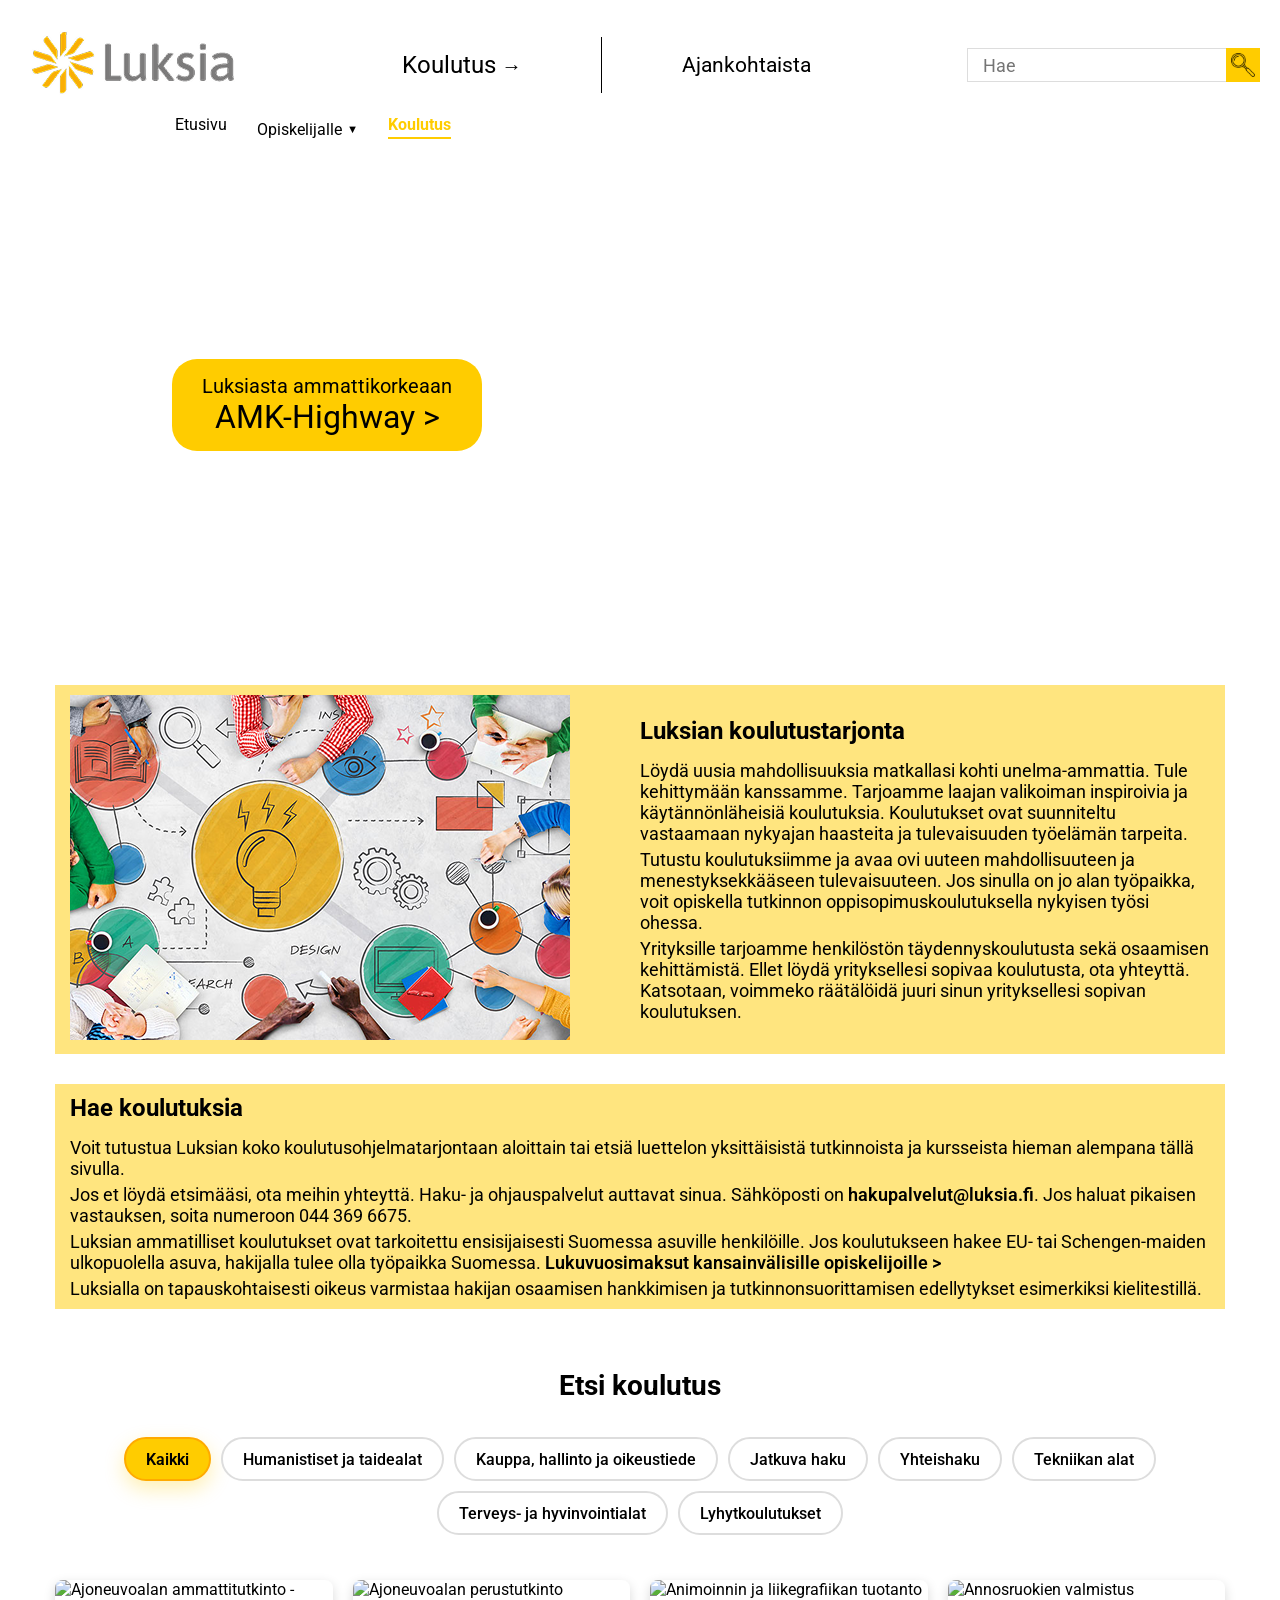
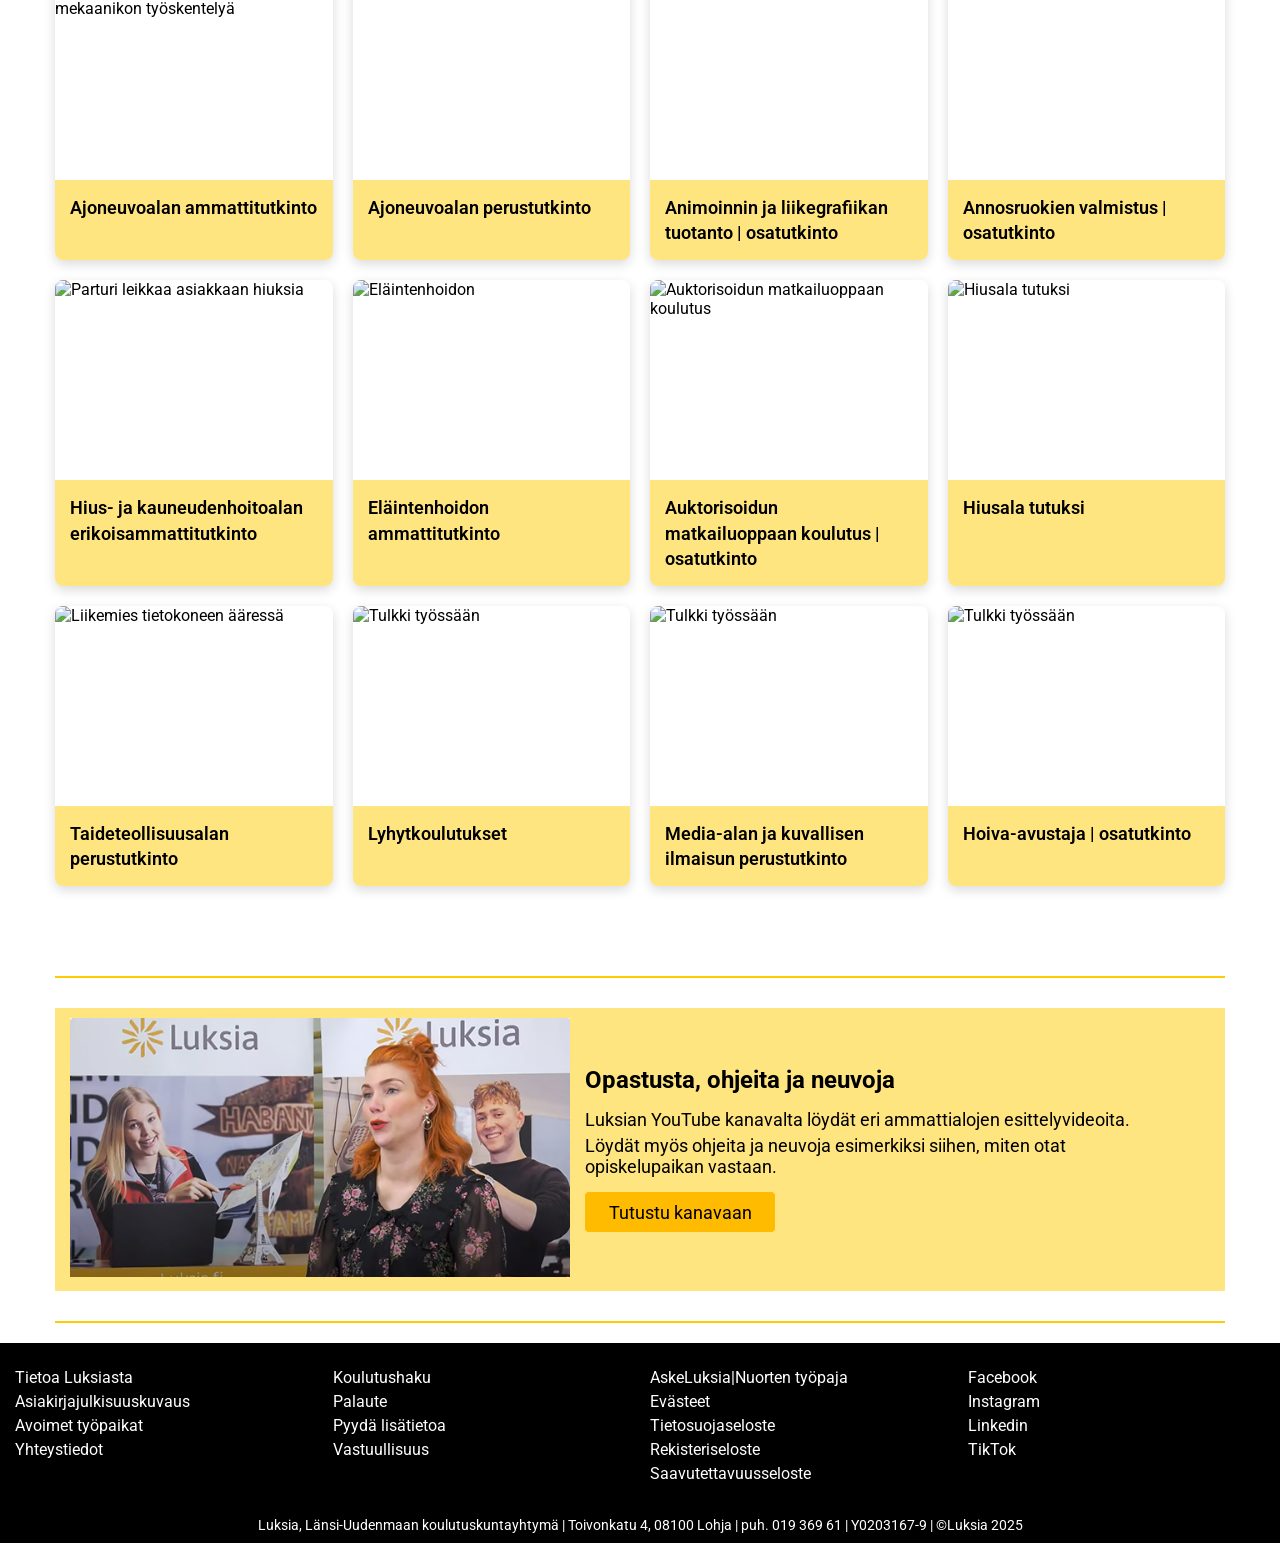
==== sivut/ammatit.html @ 0f2c1cb1 "Initial project" ====
<!doctype html>
<html lang="fi">
  <head>
    <meta charset="UTF-8" />
    <meta name="viewport" content="width=device-width, initial-scale=1.0" />
    <link rel="stylesheet" href="/css/style.css" />
    <link rel="icon" type="image/x-icon" href="./favicon.ico" />
    <link rel="stylesheet" href="/css/ammatit.css" />
    <script src="/javascript/main.js" defer></script>
    <script src="/javascript/koulutushaku.js" defer></script>
    <title>Yhteishaku, perustutkinnot</title>
  </head>
  <body>
    <header class="header" id="main-header">
      <div class="nav-up flex justify-content-between align-center">
        <a href="./index.html" class="logo-link">
          <span class="logo">
            <img src="/images/luksia-logo.png" alt="Luksia Logo" />
          </span>
        </a>

        <nav class="nav flex" aria-label="Päänavigointi ylhäällä">
          <ul class="nav-list flex justify-content-between align-center">
            <li class="nav-item arrow">
              <a href="./ammatit.html" class="big-link link-underline"
                >Koulutus</a
              >
            </li>
            <li class="line"></li>
            <li class="nav-item">
              <a
                href="https://www.luksia.fi/ajankohtaista/"
                class="link-underline"
                >Ajankohtaista</a
              >
            </li>
          </ul>
        </nav>

        <div class="search-bar flex align-center">
          <input
            type="text"
            placeholder="Hae"
            id="search-input"
            aria-label="Hakukenttä"
            autocomplete="off"
          />
          <button id="search-btn" class="search-glass" aria-label="Hae Painike">
            <img src="/images/magnifying glass.png" alt="Suurennuslasi" />
          </button>
        </div>

        <button
          class="mobile-menu-toggle"
          id="mobile-menu-toggle"
          aria-label="Avaa valikko"
          aria-expanded="false"
        >
          <span class="hamburger-line"></span>
          <span class="hamburger-line"></span>
          <span class="hamburger-line"></span>
        </button>
      </div>

      <div class="nav-down flex">
        <nav class="nav" aria-label="Päänavigointi">
          <ul class="flex" id="main-nav">
            <li class="nav-item">
              <a href="./index.html" class="nav-link">Etusivu</a>
            </li>
            <li class="nav-item dropdown">
              <a
                href="./opiskelijalle.html"
                id="dropdown-toggle"
                aria-expanded="false"
                aria-controls="dropdown-menu"
                >Opiskelijalle <span class="dropdown-icon">▼</span></a
              >
              <ul
                class="menu dropdown-menu"
                id="dropdown-menu"
                aria-hidden="true"
              >
                <li class="menu-item">
                  <a href="https://www.luksia.fi/opiskelijalle/digi-luksia/"
                    >Digi-Luksia</a
                  >
                </li>
                <li class="menu-item">
                  <a
                    href="https://www.luksia.fi/opiskelijalle/opinnot-luksiassa/"
                    >Opinnot Luksiassa</a
                  >
                </li>
                <li class="menu-item">
                  <a
                    href="https://www.luksia.fi/opiskelijalle/opiskelijaksi-luksiaan/"
                    >Opiskelijaksi Luksiaan</a
                  >
                </li>
              </ul>
            </li>
            <li class="nav-item">
              <a href="./ammatit.html" class="nav-link active">Koulutus</a>
            </li>
          </ul>
        </nav>
      </div>
    </header>

    <main class="main flex flex-column">
      <div class="hero hero-img-ammatit flex align-center">
        <div class="hero-container flex align-center">
          <div class="hero-link">
            <a
              href="https://www.luksia.fi/koulutus/amk-highway/"
              class="hero-text ripple-effect"
            >
              <p>Luksiasta ammattikorkeaan</p>
              <p>AMK-Highway ></p>
            </a>
          </div>
        </div>
      </div>

      <div
        class="article-block flex align-center justify-content-between fade-in-up"
      >
        <div class="article-img">
          <img
            src="/images/Luksian koulutustarjonta.png"
            alt="Luksian koulutustarjonta"
          />
        </div>

        <div class="article-text flex flex-column">
          <h4>Luksian koulutustarjonta</h4>
          <div class="text flex flex-column">
            <p>
              Löydä uusia mahdollisuuksia matkallasi kohti unelma-ammattia. Tule
              kehittymään kanssamme. Tarjoamme laajan valikoiman inspiroivia ja
              käytännönläheisiä koulutuksia. Koulutukset ovat suunniteltu
              vastaamaan nykyajan haasteita ja tulevaisuuden työelämän tarpeita.
            </p>
            <p>
              Tutustu koulutuksiimme ja avaa ovi uuteen mahdollisuuteen ja
              menestyksekkääseen tulevaisuuteen. Jos sinulla on jo alan
              työpaikka, voit opiskella tutkinnon oppisopimuskoulutuksella
              nykyisen työsi ohessa.
            </p>
            <p>
              Yrityksille tarjoamme henkilöstön täydennyskoulutusta sekä
              osaamisen kehittämistä. Ellet löydä yrityksellesi sopivaa
              koulutusta, ota yhteyttä. Katsotaan, voimmeko räätälöidä juuri
              sinun yrityksellesi sopivan koulutuksen.
            </p>
          </div>
        </div>
      </div>

      <div class="article-block flex flex-column fade-in-up">
        <h4>Hae koulutuksia</h4>
        <div class="text flex flex-column">
          <p>
            Voit tutustua Luksian koko koulutusohjelmatarjontaan aloittain tai
            etsiä luettelon yksittäisistä tutkinnoista ja kursseista hieman
            alempana tällä sivulla.
          </p>
          <p>
            Jos et löydä etsimääsi, ota meihin yhteyttä. Haku- ja ohjauspalvelut
            auttavat sinua. Sähköposti on
            <a href="mailto: hakupalvelut@luksia.fi" class="bold">
              hakupalvelut@luksia.fi</a
            >. Jos haluat pikaisen vastauksen, soita numeroon
            <a href="tel:+358403696675">044 369 6675</a>.
          </p>
          <p>
            Luksian ammatilliset koulutukset ovat tarkoitettu ensisijaisesti
            Suomessa asuville henkilöille. Jos koulutukseen hakee EU- tai
            Schengen-maiden ulkopuolella asuva, hakijalla tulee olla työpaikka
            Suomessa. <a
              href="https://www.luksia.fi/koulutus/lukuvuosimaksut/"
              class="link-underline bold"
              >Lukuvuosimaksut kansainvälisille opiskelijoille ></a
            >
          </p>
          <p>
            Luksialla on tapauskohtaisesti oikeus varmistaa hakijan osaamisen
            hankkimisen ja tutkinnonsuorittamisen edellytykset esimerkiksi
            kielitestillä.
          </p>
        </div>
      </div>

      <section class="course-search-section fade-in-up">
        <h4>Etsi koulutus</h4>

        <!-- Filter Buttons Container -->
        <div
          class="filter-container"
          id="filter-buttons"
          role="group"
          aria-label="Koulutuskategoriat"
        >
          <!-- Buttons will be dynamically generated by JavaScript -->
        </div>

        <!-- Courses Grid -->
        <div class="courses-grid" id="courses-grid">
          <!-- Course cards will be dynamically generated by JavaScript -->
        </div>
      </section>

      <div class="line"></div>

      <div class="article-block flex align-center">
        <div class="article-img">
          <img
            src="/images/Opastusta, ohjeita ja neuvoja.png"
            alt="Opastusta, ohjeita ja neuvoja"
          />
        </div>
        <div class="article-text flex flex-column">
          <h4>Opastusta, ohjeita ja neuvoja</h4>
          <div class="text flex flex-column">
            <p>
              Luksian YouTube kanavalta löydät eri ammattialojen
              esittelyvideoita.
            </p>
            <p>
              Löydät myös ohjeita ja neuvoja esimerkiksi siihen, miten otat
              opiskelupaikan vastaan.
            </p>
          </div>
          <div
            class="welcome-link flex align-center justify-center ripple-effect fade-in-up"
          >
            <a
              href="https://www.youtube.com/playlist?list=PLKHHYJkNYq7xCilTMCTQapVsbq2fqJBCX"
              >Tutustu kanavaan</a
            >
          </div>
        </div>
      </div>
      <div class="line"></div>
    </main>

    <footer class="footer">
      <div class="footer-content">
        <div class="links flex flex-column">
          <a href="#">Tietoa Luksiasta</a
          ><a href="#">Asiakirjajulkisuuskuvaus</a
          ><a href="#">Avoimet työpaikat</a><a href="#">Yhteystiedot</a>
        </div>
        <div class="links flex flex-column">
          <a href="#">Koulutushaku</a><a href="#">Palaute</a
          ><a href="#">Pyydä lisätietoa</a><a href="#">Vastuullisuus</a>
        </div>
        <div class="links flex flex-column">
          <a href="#">AskeLuksia|Nuorten työpaja</a><a href="#">Evästeet</a
          ><a href="#">Tietosuojaseloste</a><a href="#">Rekisteriseloste</a
          ><a href="#">Saavutettavuusseloste</a>
        </div>
        <div class="links flex flex-column">
          <a href="#">Facebook</a><a href="#">Instagram</a
          ><a href="#">Linkedin</a><a href="#">TikTok</a>
        </div>
      </div>

      <div class="copyright">
        <p>
          Luksia, Länsi-Uudenmaan koulutuskuntayhtymä | Toivonkatu 4, 08100
          Lohja | puh. 019 369 61 | Y0203167-9 | ©Luksia 2025
        </p>
      </div>
    </footer>
  </body>
</html>
---- css/style.css ----
@import url("https://fonts.googleapis.com/css2?family=Roboto:ital,wght@0,100..900;1,100..900&display=swap");
/* CSS Variables */
:root {
  /* Colors */
  --color-primary: #ffcc00;
  --color-primary-hover: hsla(48, 100%, 50%, 0.85);
  --color-primary-dark: #ffaa00;
  --color-primary-light: #ffbb00;
  --color-primary-bg: hwb(48 0% 0% / 0.5);

  --color-white: #ffffff;
  --color-black: #000000;
  --color-border: #ddd;
  --color-border-light: #f0f0f0;
  --color-bg-hover: #f8f8f8;

  /* Shadows */
  --shadow-sm: 0 4px 12px rgba(0, 0, 0, 0.15);
  --shadow-md: 0 4px 20px rgba(0, 0, 0, 0.15);
  --shadow-lg: 0 15px 40px rgba(0, 0, 0, 0.15);
  --shadow-primary: 0 10px 40px rgba(255, 204, 0, 0.4);
  --shadow-primary-sm: 0 8px 20px rgba(255, 204, 0, 0.3);
  --shadow-primary-hover: 0 8px 20px rgba(255, 187, 0, 0.4);

  /* Typography */
  --font-family: "Roboto", sans-serif;
  --font-size-base: 0.875rem; /* 14px */
  --font-size-sm: 1rem; /* 16px */
  --font-size-md: 1.125rem; /* 18px */
  --font-size-lg: 1.25rem; /* 20px */
  --font-size-xl: 1.5rem; /* 24px */
  --font-size-2xl: 1.75rem; /* 28px */
  --font-size-3xl: 2rem; /* 32px */

  /* Spacing */
  --spacing-xs: 0.3125rem; /* 5px */
  --spacing-sm: 0.625rem; /* 10px */
  --spacing-md: 0.9375rem; /* 15px */
  --spacing-lg: 1.25rem; /* 20px */
  --spacing-xl: 1.875rem; /* 30px */

  /* Transitions */
  --transition-base: 0.3s ease;
  --transition-smooth: 0.4s cubic-bezier(0.4, 0, 0.2, 1);
  --transition-smooth-slow: 0.5s cubic-bezier(0.4, 0, 0.2, 1);

  /* Border Radius */
  --radius-sm: 0.25rem; /* 4px */
  --radius-md: 0.5rem; /* 8px */
  --radius-lg: 1.5625rem; /* 25px */
  --radius-full: 50%;

  /* Touch Target Size (Accessibility) */
  --touch-target-min: 2.75rem; /* 44px - WCAG минимум */
}

/* Reset & Base Styles */
html {
  font-size: 16px; /* Base для rem единиц */
}

* {
  margin: 0;
  padding: 0;
  font-family: var(--font-family);
  color: var(--color-black);
  box-sizing: border-box;
}

/* Utility Classes */
.flex {
  display: flex;
}

.flex-column {
  flex-direction: column;
}

.justify-content-between {
  justify-content: space-between;
}

.justify-center {
  justify-content: center;
}

.align-center {
  align-items: center;
}

.bold {
  font-weight: 600;
}

/* Common Elements */
img {
  height: 100%;
  width: 100%;
  object-fit: cover;
  object-position: center;
}

a {
  text-decoration: none;
  transition: color var(--transition-base);
}

ul {
  list-style: none;
}

button {
  background-color: transparent;
  border: none;
  cursor: pointer;
}

/* Reusable Link Styles */
.link-underline {
  position: relative;
}

.link-underline::after {
  content: "";
  position: absolute;
  bottom: -3px;
  left: 0;
  width: 0;
  height: 2px;
  background: linear-gradient(
    90deg,
    var(--color-primary) 0%,
    var(--color-primary-dark) 100%
  );
  transition: width var(--transition-smooth);
}

.link-underline:hover {
  color: var(--color-primary);
  text-decoration: none;
}

.link-underline:hover::after {
  width: 100%;
}

/* Reusable Animation Classes */
.fade-in-up {
  opacity: 0;
  transform: translateY(50px);
  transition:
    opacity 0.8s cubic-bezier(0.4, 0, 0.2, 1),
    transform 0.8s cubic-bezier(0.4, 0, 0.2, 1);
}

.fade-in-up.visible {
  opacity: 1;
  transform: translateY(0);
}

/* Reusable Hover Effects */
.hover-lift {
  transition:
    transform var(--transition-base),
    box-shadow var(--transition-base);
}

.hover-lift:hover {
  transform: translateY(-2px);
}

/* Ripple Effect Base */
.ripple-effect {
  position: relative;
  overflow: hidden;
}

.ripple-effect::before {
  content: "";
  position: absolute;
  top: 50%;
  left: 50%;
  width: 0;
  height: 0;
  border-radius: var(--radius-full);
  background: rgba(255, 255, 255, 0.4);
  transform: translate(-50%, -50%);
  transition:
    width 0.6s ease,
    height 0.6s ease;
}

.ripple-effect:hover::before {
  width: 150%;
  height: 150%;
}

/* Header */
.header {
  height: 125px;
  max-width: 1240px;
  margin: var(--spacing-md) auto;
  position: sticky;
  top: 0;
  background-color: var(--color-white);
  z-index: 5;
  transition:
    box-shadow var(--transition-smooth),
    height var(--transition-smooth),
    transform var(--transition-smooth);
}

.header.scrolled {
  box-shadow: var(--shadow-md);
  height: 85px;
}

.header.scrolled .nav-up {
  height: 60px;
}

.header.scrolled .logo img {
  transform: scale(0.85);
  transition: transform var(--transition-smooth);
}

/* Nav in up */
.nav-up {
  height: 100px;
  transition: height var(--transition-base);
}

.nav-up .nav {
  width: 33%;
}

.logo-link {
  transition: transform var(--transition-base);
  display: inline-block;
}

.logo-link:hover {
  transform: scale(1.05);
}

.logo img {
  transition: transform var(--transition-smooth);
}

li.line {
  background-color: var(--color-black);
  width: 1.5px;
  height: 200%;
}

.nav-list a {
  font-size: 1.3rem;
}

a.big-link {
  font-size: var(--font-size-xl);
}

.nav-up .nav-list {
  width: 100%;
}

.arrow::after {
  content: "→";
  font-size: var(--font-size-lg);
  margin-left: 2px;
  transition: transform var(--transition-base);
}

.arrow:hover::after {
  transform: translateX(5px);
}

.search-bar {
  height: 45%;
  position: relative;
}

.search-glass {
  height: 75%;
  background-color: var(--color-primary);
  padding: var(--spacing-xs);
  transition:
    background-color var(--transition-base),
    transform 0.2s ease;
}

.search-glass:hover {
  background-color: var(--color-primary-hover);
  transform: scale(1.05);
}

.search-glass:active {
  transform: scale(0.95);
}

#search-input {
  height: 75%;
  font-size: var(--font-size-md);
  padding: 0 var(--spacing-md);
  border: 1px solid var(--color-border);
  border-right: none;
  transition:
    border-color var(--transition-base),
    box-shadow var(--transition-base);
}

#search-input:focus {
  outline: none;
  border-color: var(--color-primary);
  box-shadow: 0 0 5px rgba(255, 204, 0, 0.3);
}

.mobile-menu-toggle {
  display: none;
  flex-direction: column;
  justify-content: space-around;
  width: 30px;
  height: 25px;
  background: transparent;
  border: none;
  cursor: pointer;
  padding: 0;
  z-index: 10;
}

.hamburger-line {
  width: 100%;
  height: 3px;
  background-color: var(--color-black);
  transition: all var(--transition-base);
  border-radius: 2px;
}

.mobile-menu-toggle.active .hamburger-line:nth-child(1) {
  transform: rotate(45deg) translate(8px, 8px);
}

.mobile-menu-toggle.active .hamburger-line:nth-child(2) {
  opacity: 0;
}

.mobile-menu-toggle.active .hamburger-line:nth-child(3) {
  transform: rotate(-45deg) translate(7px, -7px);
}

/* Nav in down */
.nav-down .nav {
  width: 100%;
}

.nav-down > .nav > ul {
  width: 75%;
  margin: 0 auto;
  gap: var(--spacing-xl);
}

.nav-link {
  background: none;
  border: none;
  font-size: var(--font-size-sm);
  cursor: pointer;
  padding: var(--spacing-xs) 0;
  position: relative;
  transition: color var(--transition-base);
}

.nav-link::after {
  content: "";
  position: absolute;
  bottom: 0;
  left: 0;
  width: 0;
  height: 2px;
  background-color: var(--color-primary);
  transition: width var(--transition-base);
}

.nav-link:hover {
  color: var(--color-primary);
  text-decoration: none;
}

.nav-link:hover::after {
  width: 100%;
}

.nav-link.active {
  font-weight: 700;
  color: var(--color-primary);
}

.nav-link.active::after {
  width: 100%;
}

.dropdown {
  position: relative;
}

.dropdown > a {
  font-size: var(--font-size-sm);
  cursor: pointer;
  padding: var(--spacing-xs) 0;
  position: relative;
  transition: color var(--transition-base);
  display: flex;
  align-items: center;
  gap: var(--spacing-xs);
}

.dropdown > a::after {
  content: "";
  position: absolute;
  bottom: 0;
  left: 0;
  width: 0;
  height: 2px;
  background-color: var(--color-primary);
  transition: width var(--transition-base);
}

.dropdown > a:hover {
  color: var(--color-primary);
  text-decoration: none;
}

.dropdown > a:hover::after {
  width: 100%;
}

.dropdown-icon {
  font-size: 0.7rem;
  transition: transform var(--transition-base);
}

.dropdown:hover .dropdown-icon {
  transform: rotate(180deg);
}

.menu,
.dropdown-menu {
  position: absolute;
  width: 220px;
  display: flex;
  flex-direction: column;
  margin-top: var(--spacing-sm);
  background-color: var(--color-white);
  box-shadow: var(--shadow-sm);
  border-radius: var(--radius-sm);
  gap: 0;
  opacity: 0;
  visibility: hidden;
  transform: translateY(-10px);
  transition:
    opacity var(--transition-base),
    transform var(--transition-base),
    visibility var(--transition-base);
  z-index: 100;
}

.dropdown:hover .dropdown-menu {
  opacity: 1;
  visibility: visible;
  transform: translateY(0);
}

.menu[aria-hidden="false"],
.dropdown-menu[aria-hidden="false"] {
  opacity: 1;
  visibility: visible;
  transform: translateY(0);
}

.menu-item {
  padding: 0;
  border-bottom: 1px solid var(--color-border-light);
  transition: background-color 0.2s ease;
}

.menu-item:last-child {
  border-bottom: none;
}

.menu-item:hover {
  background-color: var(--color-bg-hover);
}

.menu-item a {
  display: block;
  padding: 12px var(--spacing-md);
  font-size: var(--font-size-sm);
  transition:
    color 0.2s ease,
    padding-left 0.2s ease;
}

.menu-item a:hover {
  color: var(--color-primary);
  padding-left: var(--spacing-lg);
  text-decoration: none;
}

.overlay {
  position: fixed;
  top: 0;
  left: 0;
  width: 100%;
  height: 100%;
  opacity: 0;
  visibility: hidden;
  transition:
    opacity var(--transition-base),
    visibility var(--transition-base);
  z-index: 999;
}

.overlay[aria-hidden="false"] {
  opacity: 1;
  visibility: visible;
}

/* Main */
.main {
  max-width: 1200px;
  margin: 0 auto;
  gap: var(--spacing-xl);
  padding: 0 var(--spacing-md);
}

/* Hero */
.hero {
  position: relative;
  height: 500px;
  background-size: cover;
  background-position: center;
  overflow: hidden;
}

.hero-img-index {
  background-image: url("/images/hero-img.png");
}

.hero-img-ammatit {
  background-image: url("https://www.luksia.fi/wp-content/uploads/2023/11/Luksian-koulututarjonta.jpg");
}

.circle {
  width: 300px;
  height: 300px;
  position: absolute;
  border-radius: var(--radius-full);
  background-color: var(--color-primary);
  gap: var(--spacing-sm);
  right: -75px;
  top: -100px;
  justify-content: center;
  align-items: center;
  transition:
    transform var(--transition-smooth-slow),
    box-shadow var(--transition-smooth-slow);
}

.circle:hover {
  transform: scale(1.08) rotate(5deg);
  box-shadow: var(--shadow-primary);
}

.circle .text {
  position: absolute;
  gap: var(--spacing-sm);
  left: 35px;
  bottom: 60px;
}

.text h1 {
  font-size: var(--font-size-2xl);
}

.text h2 {
  font-size: var(--font-size-2xl);
  text-align: center;
}

.hero-content {
  width: 100%;
  padding: 125px 165px;
  align-items: flex-center;
  position: absolute;
  bottom: -50px;
}

.hero-text-block {
  gap: var(--spacing-lg);
}

.hero-text {
  background-color: var(--color-primary);
  border-radius: var(--radius-lg);
  padding: var(--spacing-sm) var(--spacing-md);
  font-size: var(--font-size-2xl);
  text-align: center;
  font-weight: 400;
  position: relative;
  overflow: hidden;
  transition:
    transform var(--transition-base),
    box-shadow var(--transition-base);
}

.hero-text:hover {
  transform: translateY(-2px);
  box-shadow: var(--shadow-primary-sm);
}

.main-hero-text {
  font-size: var(--font-size-3xl);
}

.hero-link {
  display: flex;
  align-items: center;
}

a.hero-text {
  padding: var(--spacing-md) var(--spacing-xl);
}

/* Articles blocks */
.article-block {
  background-color: var(--color-primary-bg);
  gap: var(--spacing-lg);
  padding: var(--spacing-sm) var(--spacing-md);
}

.article-text {
  gap: var(--spacing-md);
  width: 50%;
}

.article-text h4 {
  font-size: var(--font-size-xl);
}

.article-text p {
  font-size: var(--font-size-lg);
}

.article-text .text {
  gap: var(--spacing-sm);
}

.article-img {
  width: 100%;
  max-width: 500px;
  height: 300px;
  flex-shrink: 0;
}

/* Motivation block */
.motivation-block {
  background-color: var(--color-primary-bg);
  padding: var(--spacing-sm) var(--spacing-md);
}

.motivation-text {
  width: 50%;
  gap: var(--spacing-lg);
  display: inline-block;
}

.motivation-text p,
.motivation-text a {
  font-size: var(--font-size-lg);
  display: inline-flex;
  margin: 10px 0;
}

.motivation-text a {
  font-weight: 600;
}

.motivation-title {
  font-size: var(--font-size-2xl);
  text-align: end;
}

.motivation-text a::after {
  content: "";
  position: absolute;
  bottom: -2px;
  left: 0;
  width: 0;
  height: 2px;
  background: linear-gradient(
    90deg,
    var(--color-primary) 0%,
    var(--color-primary-dark) 100%
  );
  transition: width var(--transition-smooth);
}

.card:hover .card-link a::after {
  width: 100%;
}

/* Cards with links */
.cards {
  display: grid;
  grid-template-columns: repeat(3, 1fr);
  gap: var(--spacing-lg);
}

.card {
  gap: var(--spacing-sm);
  transition:
    opacity 0.8s cubic-bezier(0.4, 0, 0.2, 1),
    transform 0.8s cubic-bezier(0.4, 0, 0.2, 1),
    box-shadow var(--transition-base);
  border-radius: var(--radius-md);
  overflow: hidden;
  cursor: pointer;
  padding: var(--spacing-md);
}

.card:hover {
  transform: translateY(-10px);
  box-shadow: var(--shadow-lg);
}

.card .card-img {
  overflow: hidden;
  border-radius: var(--radius-md);
  transition: transform var(--transition-base);
}

.card:hover .card-img img {
  transform: scale(1.1);
  transition: transform var(--transition-smooth-slow);
}

.card .card-link a {
  font-size: var(--font-size-lg);
  font-weight: 600;
  position: relative;
  display: inline-block;
}

.card .card-link a::after {
  content: "";
  position: absolute;
  bottom: -2px;
  left: 0;
  width: 0;
  height: 2px;
  background: linear-gradient(
    90deg,
    var(--color-primary) 0%,
    var(--color-primary-dark) 100%
  );
  transition: width var(--transition-smooth);
}

.card:hover .card-link a::after {
  width: 100%;
}

/* Contacts */
.contacts-block {
  gap: var(--spacing-sm);
}

.contacts-block h5 {
  font-size: var(--font-size-lg);
}

.contacts {
  gap: var(--spacing-xs);
}

.contacts h6,
.contacts a {
  font-size: var(--font-size-md);
}

.welcome-link {
  background-color: var(--color-primary-light);
  text-align: center;
  width: 190px;
  height: 40px;
  position: relative;
  overflow: hidden;
  border-radius: var(--radius-sm);
  transition:
    opacity 0.8s cubic-bezier(0.4, 0, 0.2, 1),
    transform 0.8s cubic-bezier(0.4, 0, 0.2, 1),
    box-shadow var(--transition-base);
}

.welcome-link:hover {
  box-shadow: var(--shadow-primary-hover);
  transform: translateY(-2px);
}

.welcome-link a {
  font-size: var(--font-size-md);
  position: relative;
  z-index: 1;
}

/* Footer */
.footer {
  background-color: var(--color-black);
  min-height: 200px;
  position: relative;
  margin-top: var(--spacing-lg);
  padding: var(--spacing-lg) 0;
}

.footer-content {
  max-width: 1300px;
  margin: 0 auto;
  padding: var(--spacing-xs) var(--spacing-md);
  display: grid;
  grid-template-columns: repeat(4, 1fr);
  gap: var(--spacing-lg);
}

.footer-content a,
.footer p {
  color: var(--color-white);
}

.links {
  gap: var(--spacing-xs);
}

.links a {
  opacity: 0;
  transform: translateY(20px);
  transition:
    opacity var(--transition-smooth-slow),
    transform var(--transition-smooth-slow),
    color var(--transition-base);
}

.links.visible a {
  opacity: 1;
  transform: translateY(0);
}

.links.visible a:nth-child(1) {
  transition-delay: 0.1s;
}

.links.visible a:nth-child(2) {
  transition-delay: 0.2s;
}

.links.visible a:nth-child(3) {
  transition-delay: 0.3s;
}

.links.visible a:nth-child(4) {
  transition-delay: 0.4s;
}

.links.visible a:nth-child(5) {
  transition-delay: 0.5s;
}

.copyright {
  position: absolute;
  text-align: center;
  bottom: var(--spacing-sm);
  left: 50%;
  transform: translateX(-50%);
  width: 100%;
  padding: 0 var(--spacing-md);
  font-size: var(--font-size-base);
}

/* ============================================
   RESPONSIVE MEDIA QUERIES
   ============================================ */

/* Tablet: 769px - 1024px */
@media (max-width: 1024px) {
  html {
    font-size: 15px;
  }

  .header {
    max-width: 100%;
    margin: var(--spacing-sm) var(--spacing-md);
    height: auto;
    padding: var(--spacing-sm) var(--spacing-lg);
  }

  .header.scrolled {
    height: auto;
  }

  .nav-up {
    height: 60px;
    position: relative;
  }

  .logo img {
    height: 60px;
  }

  .header.scrolled .nav-up {
    height: 60px;
  }

  /* Скрываем десктопную навигацию на планшетах */
  .nav-up .nav {
    display: none;
  }

  .search-bar {
    display: none;
  }

  /* Показываем бургер-меню на планшетах */
  .mobile-menu-toggle {
    display: flex;
  }

  /* Мобильное выдвижное меню для планшетов */
  .nav-down {
    position: fixed;
    top: 80px;
    left: 0;
    width: 100%;
    height: calc(100vh - 80px);
    background-color: var(--color-white);
    transform: translateX(-100%);
    transition: transform var(--transition-base);
    overflow-y: auto;
    z-index: 1000;
  }

  .nav-down.active {
    transform: translateX(0);
  }

  .nav-down > .nav > ul {
    flex-direction: column;
    width: 100%;
    gap: 0;
    padding: var(--spacing-lg);
  }

  .nav-item {
    border-bottom: 1px solid #eee;
    padding: var(--spacing-md) 0;
    width: 100%;
  }

  .nav-link,
  .dropdown > a {
    font-size: var(--font-size-md);
    width: 100%;
    text-align: left;
    min-height: var(--touch-target-min);
    display: flex;
    align-items: center;
  }

  .dropdown-menu {
    position: static;
    width: 100%;
    margin-top: var(--spacing-sm);
    box-shadow: none;
    border-left: 3px solid var(--color-primary);
    padding-left: var(--spacing-sm);
    opacity: 1;
    visibility: visible;
    transform: translateY(0);
  }

  .menu-item a {
    font-size: var(--font-size-sm);
    min-height: var(--touch-target-min);
    display: flex;
    align-items: center;
  }

  .main {
    max-width: 100%;
  }

  .hero {
    height: 450px;
  }

  .circle {
    width: 250px;
    height: 250px;
    right: -60px;
    top: -80px;
  }

  .circle .text {
    left: 40px;
    bottom: 50px;
  }

  .circle .text h1,
  .circle .text h2 {
    font-size: var(--font-size-xl);
  }

  .hero-content {
    padding: 80px 60px;
    top: 80px;
  }

  .article-text {
    width: 55%;
  }

  .article-img {
    max-width: 400px;
    height: 250px;
  }

  .motivation-text {
    width: 60%;
  }

  .cards {
    grid-template-columns: repeat(2, 1fr);
  }

  .footer-content {
    grid-template-columns: repeat(2, 1fr);
    gap: var(--spacing-xl);
  }

  .copyright {
    position: static;
    transform: none;
    margin-top: var(--spacing-xl);
  }
}

/* Mobile Large: 481px - 768px */
@media (max-width: 768px) {
  html {
    font-size: 14px;
  }

  .header {
    height: auto;
    padding: var(--spacing-sm) var(--spacing-lg);
  }

  .header.scrolled {
    height: auto;
  }

  .nav-up {
    height: 60px;
    position: relative;
  }

  .logo img {
    height: 60px;
  }

  .header.scrolled .nav-up {
    height: 60px;
  }

  .nav-up .nav {
    display: none;
  }

  .search-bar {
    display: none;
  }

  .mobile-menu-toggle {
    display: flex;
  }

  .nav-down {
    position: fixed;
    top: 80px;
    left: 0;
    width: 100%;
    height: calc(100vh - 80px);
    background-color: var(--color-white);
    transform: translateX(-100%);
    transition: transform var(--transition-base);
    overflow-y: auto;
    z-index: 1000;
  }

  .nav-down.active {
    transform: translateX(0);
  }

  .nav-down > .nav > ul {
    flex-direction: column;
    width: 100%;
    gap: 0;
    padding: var(--spacing-lg);
  }

  .nav-item {
    border-bottom: 1px solid #eee;
    padding: var(--spacing-md) 0;
    width: 100%;
  }

  .nav-link,
  .dropdown > a {
    font-size: var(--font-size-md);
    width: 100%;
    text-align: left;
    min-height: var(--touch-target-min);
    display: flex;
    align-items: center;
  }

  .dropdown-menu {
    position: static;
    width: 100%;
    margin-top: var(--spacing-sm);
    box-shadow: none;
    border-left: 3px solid var(--color-primary);
    padding-left: var(--spacing-sm);
    opacity: 1;
    visibility: visible;
    transform: translateY(0);
  }

  .menu-item a {
    font-size: var(--font-size-sm);
    min-height: var(--touch-target-min);
    display: flex;
    align-items: center;
  }

  .main {
    padding: 0 var(--spacing-lg);
    gap: var(--spacing-lg);
  }

  .hero {
    height: 400px;
  }

  .circle {
    display: none;
  }

  .hero-content {
    height: 75%;
    flex-direction: column;
    padding: 40px var(--spacing-lg);
    gap: var(--spacing-lg);
  }

  .hero-text-block {
    width: 100%;
    gap: var(--spacing-md);
  }

  .hero-text {
    font-size: var(--font-size-md);
    padding: var(--spacing-sm) var(--spacing-md);
  }

  .main-hero-text {
    font-size: var(--font-size-xl);
  }

  .hero-link {
    width: 100%;
    justify-content: center;
  }

  a.hero-text {
    padding: var(--spacing-md) var(--spacing-lg);
    min-height: var(--touch-target-min);
    display: inline-flex;
    align-items: center;
    justify-content: center;
  }

  .article-block {
    flex-direction: column;
    gap: var(--spacing-lg);
    padding: var(--spacing-lg);
  }

  .article-text {
    width: 100%;
    order: 2;
  }

  .article-text h4 {
    font-size: var(--font-size-lg);
  }

  .article-text p {
    font-size: var(--font-size-sm);
  }

  .article-img {
    width: 100%;
    max-width: 100%;
    height: 200px;
    order: 1;
  }

  .motivation-block {
    gap: var(--spacing-lg);
    padding: var(--spacing-lg);
    text-align: center;
    flex-direction: column-reverse;
  }

  .motivation-text {
    width: 100%;
    align-items: center;
  }

  .motivation-text p {
    font-size: var(--font-size-sm);
  }

  .motivation-text a {
    font-size: var(--font-size-lg);
    min-height: var(--touch-target-min);
    display: inline-flex;
    align-items: center;
  }

  .motivation-title {
    font-size: var(--font-size-xl);
  }

  .cards {
    grid-template-columns: 1fr;
    gap: var(--spacing-xl);
  }

  .card {
    padding: var(--spacing-lg);
  }

  .card .card-link a {
    font-size: var(--font-size-md);
    min-height: var(--touch-target-min);
    display: inline-flex;
    align-items: center;
  }

  .contacts-block {
    gap: var(--spacing-md);
  }

  .contacts-block h5 {
    font-size: var(--font-size-md);
  }

  .contacts h6,
  .contacts a {
    font-size: var(--font-size-sm);
  }

  .contacts a {
    min-height: var(--touch-target-min);
    display: inline-flex;
    align-items: center;
  }

  .welcome-link {
    width: 100%;
    max-width: 280px;
    height: var(--touch-target-min);
    margin: 0 auto;
  }

  .welcome-link a {
    font-size: var(--font-size-sm);
    height: 100%;
    display: flex;
    align-items: center;
    justify-content: center;
  }

  .footer {
    min-height: auto;
    padding: var(--spacing-xl) 0;
  }

  .footer-content {
    grid-template-columns: 1fr;
    gap: var(--spacing-lg);
    padding: 0 var(--spacing-lg);
  }

  .links a {
    font-size: var(--font-size-sm);
    min-height: var(--touch-target-min);
    display: inline-flex;
    align-items: center;
  }
}

/* Mobile Small: 320px - 480px */
@media (max-width: 480px) {
  html {
    font-size: 14px;
  }

  .header {
    margin: var(--spacing-xs) var(--spacing-sm);
    padding: var(--spacing-xs) var(--spacing-md);
  }

  .main {
    padding: 0 var(--spacing-md);
  }

  .hero {
    height: 350px;
  }

  .circle {
    display: none;
  }

  .hero-content {
    height: 75%;
    padding: 30px var(--spacing-md);
    top: 50px;
  }

  .hero-text {
    font-size: var(--font-size-sm);
  }

  .main-hero-text {
    font-size: var(--font-size-lg);
  }

  .article-block {
    padding: var(--spacing-md);
  }

  .article-img {
    height: 180px;
  }

  .motivation-block {
    padding: var(--spacing-md);
  }

  .motivation-title {
    align-items: center;
    text-align: center;
  }

  .cards {
    gap: var(--spacing-lg);
  }

  .card {
    padding: var(--spacing-md);
  }

  .footer-content {
    padding: 0 var(--spacing-md);
  }
}

/* Desktop Small: 1025px - 1240px */
@media (min-width: 1025px) and (max-width: 1240px) {
  .header {
    margin: var(--spacing-md) var(--spacing-lg);
  }

  .hero-content {
    padding: 100px 100px;
  }
}
---- css/ammatit.css ----
.hero-container {
  position: absolute;
  left: 10%;
}

.hero-link a > p:first-child {
  font-size: var(--font-size-lg);
}

.hero-link a > p:nth-child(2) {
  font-size: var(--font-size-3xl);
}

.article-img {
  height: 100%;
}

.article-block {
  gap: var(--spacing-md);
}

.article-block h4 {
  font-size: var(--font-size-xl);
}

.article-block .text {
  gap: var(--spacing-xs);
}

.article-block p {
  font-size: var(--font-size-md);
}

.line {
  height: 2px;
  background-color: var(--color-primary);
}

/* ============================================
   COURSE SEARCH SECTION
   ============================================ */

/* Filter Container */
.course-search-section {
  width: 100%;
  margin: var(--spacing-xl) 0;
}

.course-search-section h4 {
  font-size: var(--font-size-2xl);
  margin-bottom: var(--spacing-lg);
  text-align: center;
}

/* Filter Buttons */
.filter-container {
  display: flex;
  flex-wrap: wrap;
  gap: var(--spacing-sm);
  justify-content: center;
  margin-bottom: var(--spacing-xl);
  padding: var(--spacing-md);
}

.filter-btn {
  padding: var(--spacing-sm) var(--spacing-lg);
  font-size: var(--font-size-sm);
  font-weight: 500;
  color: var(--color-black);
  background-color: var(--color-white);
  border: 2px solid var(--color-border);
  border-radius: var(--radius-lg);
  cursor: pointer;
  transition: all var(--transition-base);
  min-height: var(--touch-target-min);
  display: inline-flex;
  align-items: center;
  justify-content: center;
}

.filter-btn:hover {
  background-color: var(--color-primary-hover);
  border-color: var(--color-primary);
  transform: translateY(-2px);
  box-shadow: var(--shadow-primary-sm);
}

.filter-btn:focus {
  outline: 3px solid var(--color-primary);
  outline-offset: 2px;
}

.filter-btn.active {
  background-color: var(--color-primary);
  border-color: var(--color-primary-dark);
  font-weight: 600;
  box-shadow: var(--shadow-primary-sm);
}

.filter-btn:active {
  transform: translateY(0);
}

/* Courses Grid */
.courses-grid {
  display: grid;
  grid-template-columns: repeat(4, 1fr);
  gap: var(--spacing-lg);
  margin-bottom: var(--spacing-xl);
}

/* Course Card */
.course-card {
  display: flex;
  flex-direction: column;
  background-color: var(--color-white);
  border-radius: var(--radius-md);
  overflow: hidden;
  box-shadow: var(--shadow-sm);
  transition: all var(--transition-base);
  cursor: pointer;
  text-decoration: none;
}

.course-card:hover {
  transform: translateY(-8px);
  box-shadow: var(--shadow-lg);
}

.course-card:focus {
  outline: 3px solid var(--color-primary);
  outline-offset: 3px;
}

.course-card-image {
  width: 100%;
  height: 200px;
  overflow: hidden;
  position: relative;
}

.course-card-image img {
  width: 100%;
  height: 100%;
  object-fit: cover;
  transition: transform var(--transition-smooth-slow);
}

.course-card:hover .course-card-image img {
  transform: scale(1.1);
}

.course-card-content {
  padding: var(--spacing-md);
  background-color: var(--color-primary-bg);
  display: flex;
  flex-direction: column;
  gap: var(--spacing-xs);
  flex-grow: 1;
}

.course-card-title {
  font-size: var(--font-size-md);
  font-weight: 600;
  color: var(--color-black);
  margin: 0;
  line-height: 1.4;
}

.course-card-tags {
  display: flex;
  flex-wrap: wrap;
  gap: var(--spacing-xs);
  margin-top: var(--spacing-xs);
}

.course-tag {
  font-size: var(--font-size-base);
  color: var(--color-black);
  background-color: var(--color-white);
  padding: 2px var(--spacing-sm);
  border-radius: var(--radius-sm);
  font-weight: 400;
  border: 1px solid var(--color-border);
  transition: all var(--transition-base);
}

.course-card:hover .course-tag {
  background-color: var(--color-primary);
  border-color: var(--color-primary-dark);
}

/* No Results Message */
.no-results {
  grid-column: 1 / -1;
  text-align: center;
  padding: var(--spacing-xl);
  font-size: var(--font-size-lg);
  color: var(--color-black);
}

/* ============================================
   RESPONSIVE STYLES FOR COURSE SEARCH
   ============================================ */

/* Tablet: 769px - 1024px */
@media (max-width: 1024px) {
  .courses-grid {
    grid-template-columns: repeat(3, 1fr);
  }

  .filter-container {
    gap: var(--spacing-xs);
  }

  .filter-btn {
    padding: var(--spacing-xs) var(--spacing-md);
    font-size: var(--font-size-base);
  }
}

/* Mobile Large: 481px - 768px */
@media (max-width: 768px) {
  .courses-grid {
    grid-template-columns: repeat(2, 1fr);
    gap: var(--spacing-md);
  }

  .course-search-section h4 {
    font-size: var(--font-size-xl);
  }

  .filter-container {
    padding: var(--spacing-sm);
  }

  .course-card-image {
    height: 160px;
  }

  .hero-text {
    display: flex;
    flex-direction: column;
  }
}

/* Mobile Small: 320px - 480px */
@media (max-width: 480px) {
  .courses-grid {
    grid-template-columns: 1fr;
    gap: var(--spacing-md);
  }

  .course-search-section h4 {
    font-size: var(--font-size-lg);
    margin-bottom: var(--spacing-md);
  }

  .filter-container {
    flex-direction: column;
    align-items: stretch;
  }

  .filter-btn {
    width: 100%;
    padding: var(--spacing-md);
  }

  .course-card-image {
    height: 180px;
  }

  .course-card-content {
    padding: var(--spacing-sm);
  }

  .course-card-title {
    font-size: var(--font-size-sm);
  }
}
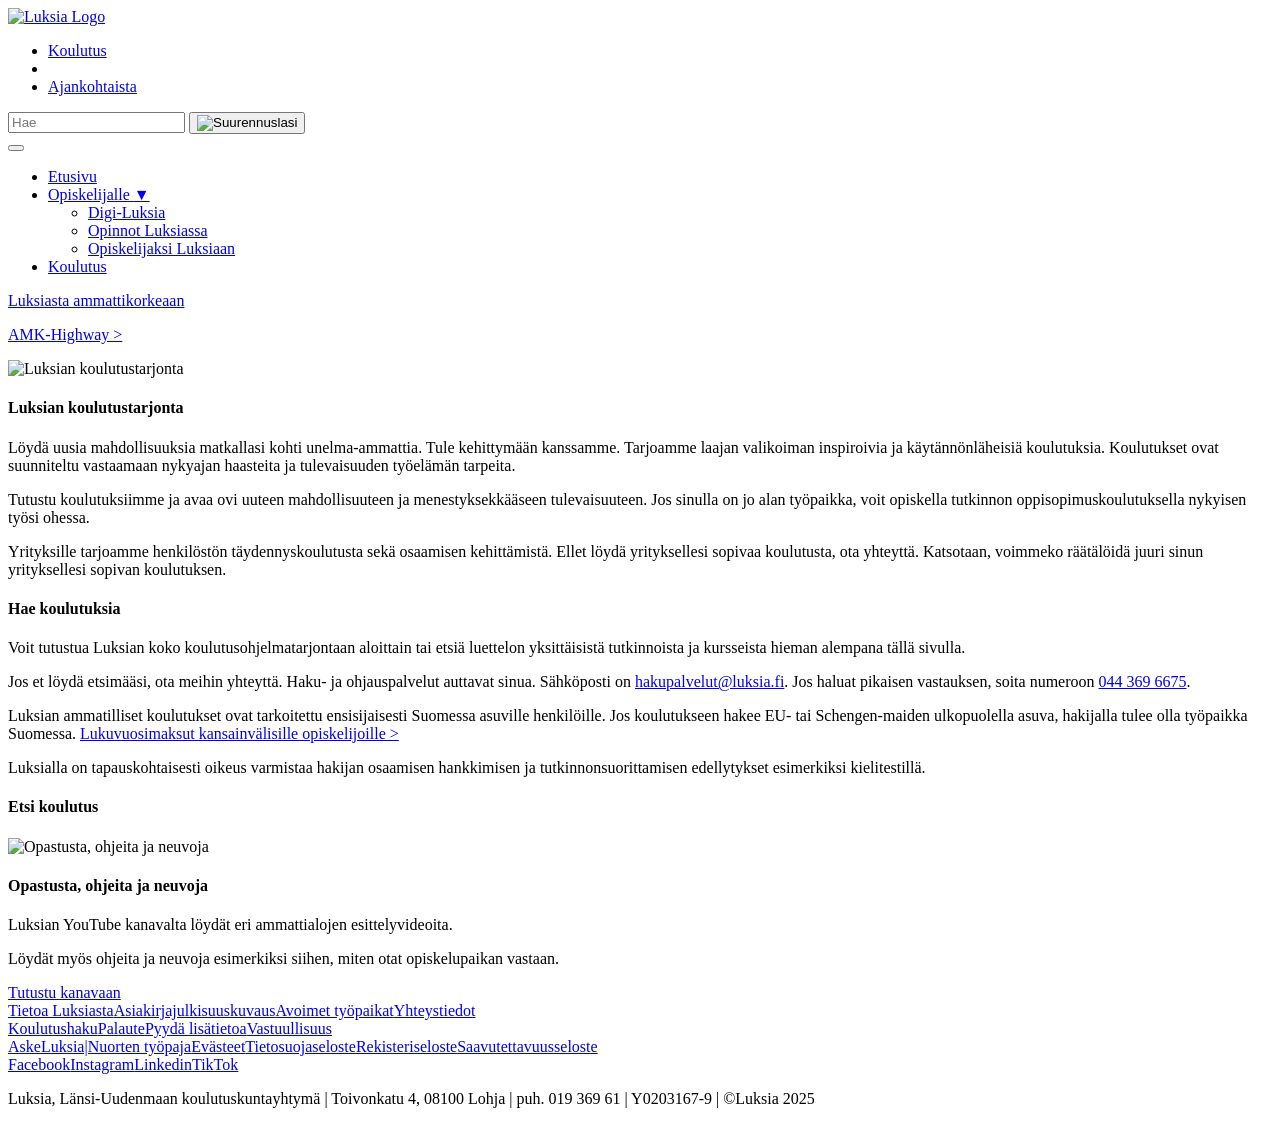
==== commit 24de02a6: "Add base path /Luksia-redesign/ for GitHub pages" ====
--- a/sivut/ammatit.html
+++ b/sivut/ammatit.html
@@ -3,26 +3,26 @@
   <head>
     <meta charset="UTF-8" />
     <meta name="viewport" content="width=device-width, initial-scale=1.0" />
-    <link rel="stylesheet" href="/css/style.css" />
-    <link rel="icon" type="image/x-icon" href="./favicon.ico" />
-    <link rel="stylesheet" href="/css/ammatit.css" />
-    <script src="/javascript/main.js" defer></script>
-    <script src="/javascript/koulutushaku.js" defer></script>
+    <link rel="stylesheet" href="/Luksia-redesign/css/style.css" />
+    <link rel="icon" type="image/x-icon" href="/Luksia-redesign/sivut/favicon.ico" />
+    <link rel="stylesheet" href="/Luksia-redesign/css/ammatit.css" />
+    <script src="/Luksia-redesign/javascript/main.js" defer></script>
+    <script src="/Luksia-redesign/javascript/koulutushaku.js" defer></script>
     <title>Yhteishaku, perustutkinnot</title>
   </head>
   <body>
     <header class="header" id="main-header">
       <div class="nav-up flex justify-content-between align-center">
-        <a href="./index.html" class="logo-link">
+        <a href="/Luksia-redesign/index.html" class="logo-link">
           <span class="logo">
-            <img src="/images/luksia-logo.png" alt="Luksia Logo" />
+            <img src="/Luksia-redesign/images/luksia-logo.png" alt="Luksia Logo" />
           </span>
         </a>
 
         <nav class="nav flex" aria-label="Päänavigointi ylhäällä">
           <ul class="nav-list flex justify-content-between align-center">
             <li class="nav-item arrow">
-              <a href="./ammatit.html" class="big-link link-underline"
+              <a href="/Luksia-redesign/sivut/ammatit.html" class="big-link link-underline"
                 >Koulutus</a
               >
             </li>
@@ -46,7 +46,7 @@
             autocomplete="off"
           />
           <button id="search-btn" class="search-glass" aria-label="Hae Painike">
-            <img src="/images/magnifying glass.png" alt="Suurennuslasi" />
+            <img src="/Luksia-redesign/images/magnifying glass.png" alt="Suurennuslasi" />
           </button>
         </div>
 
@@ -66,11 +66,11 @@
         <nav class="nav" aria-label="Päänavigointi">
           <ul class="flex" id="main-nav">
             <li class="nav-item">
-              <a href="./index.html" class="nav-link">Etusivu</a>
+              <a href="/Luksia-redesign/index.html" class="nav-link">Etusivu</a>
             </li>
             <li class="nav-item dropdown">
               <a
-                href="./opiskelijalle.html"
+                href="/Luksia-redesign/sivut/opiskelijalle.html"
                 id="dropdown-toggle"
                 aria-expanded="false"
                 aria-controls="dropdown-menu"
@@ -101,7 +101,7 @@
               </ul>
             </li>
             <li class="nav-item">
-              <a href="./ammatit.html" class="nav-link active">Koulutus</a>
+              <a href="/Luksia-redesign/sivut/ammatit.html" class="nav-link active">Koulutus</a>
             </li>
           </ul>
         </nav>
@@ -128,7 +128,7 @@
       >
         <div class="article-img">
           <img
-            src="/images/Luksian koulutustarjonta.png"
+            src="/Luksia-redesign/images/Luksian koulutustarjonta.png"
             alt="Luksian koulutustarjonta"
           />
         </div>
@@ -216,7 +216,7 @@
       <div class="article-block flex align-center">
         <div class="article-img">
           <img
-            src="/images/Opastusta, ohjeita ja neuvoja.png"
+            src="/Luksia-redesign/images/Opastusta, ohjeita ja neuvoja.png"
             alt="Opastusta, ohjeita ja neuvoja"
           />
         </div>
